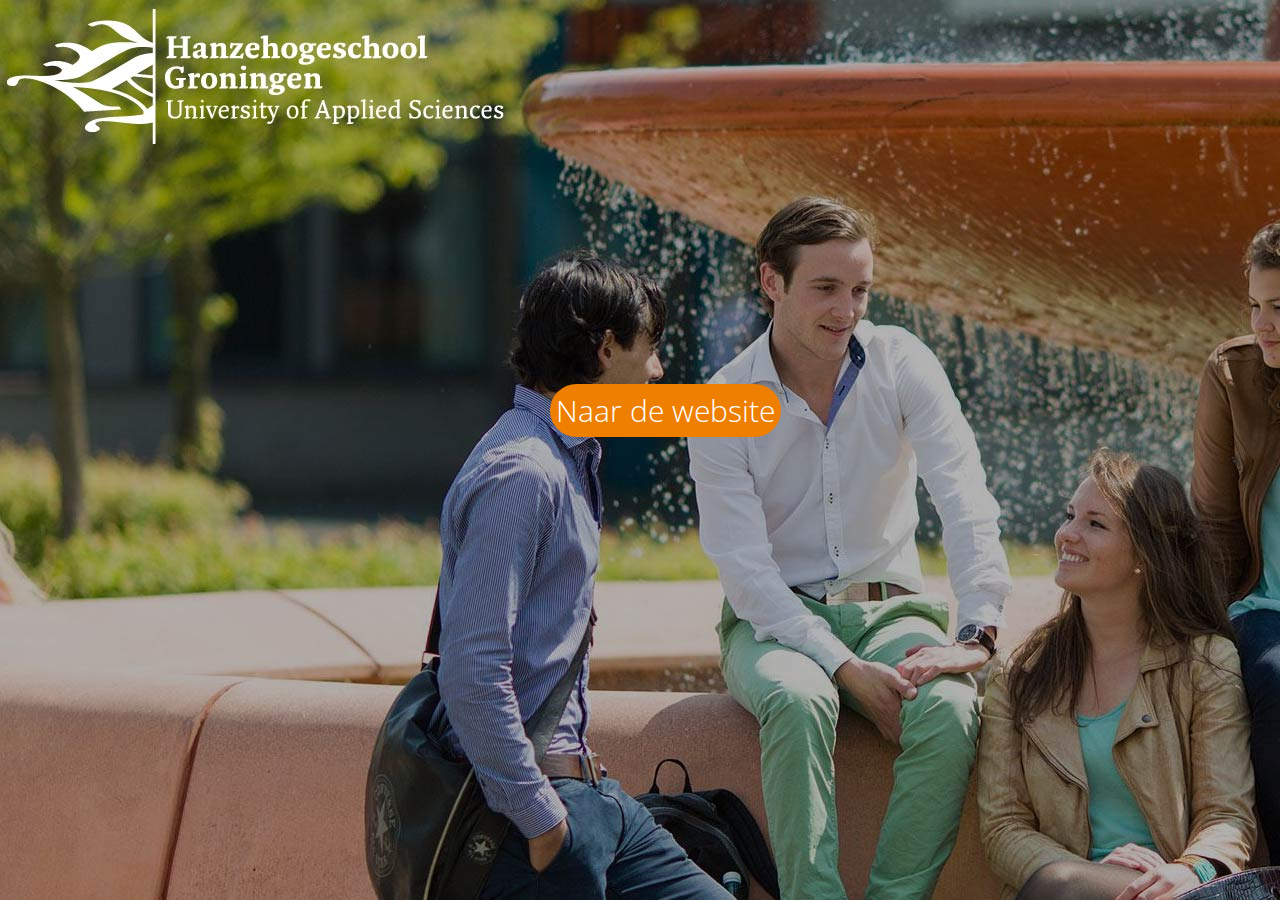
==== index.html @ fab86790 "sdfsdfsdfsdf" ====
<!DOCTYPE html>
<html>
  <head>
   <meta charset="utf-8">
   <meta name="viewport" content="width=device-width" initial-scale="1.0">
   <link rel="stylesheet" type="text/css" href="css/landerstyle.css">
   <link href="https://fonts.googleapis.com/css?family=Open+Sans" rel="stylesheet">
   <title>Communication & Multimedia Design</title>
 </head>
<body>


<a class="button" href="index.html">Naar de website</a>


  </body>
</html>
---- css/landerstyle.css ----
@import url('https://fonts.googleapis.com/css?family=Open+Sans:300,400,700,800');

html{
  font-family: 'Open Sans', sans-serif;
  font-weight: 300;
}

body {
  margin: 0 auto;
  float: left;
  background-image: url("../img/lander.jpg");
}

.button {
	text-decoration: none;
  color: white;
  background-color: #ee7f00;
  border-radius: 50px;
  border-color: #ee7f00;
  position: absolute;
  z-index: 9999;
  font-size: 30px;
  margin-top: 30%;
  margin-left: 43%;
  cursor: pointer;
  padding: 6px;
}

.lander {
    -webkit-animation: fadein 4s; /* Safari, Chrome and Opera > 12.1 */
       -moz-animation: fadein 4s; /* Firefox < 16 */
        -ms-animation: fadein 4s; /* Internet Explorer */
         -o-animation: fadein 4s; /* Opera < 12.1 */
            animation: fadein 4s;
            display: block;
            z-index: 0;
}

@keyframes fadein {
    from { opacity: 0; }
    to   { opacity: 1; }
}

/* Firefox < 16 */
@-moz-keyframes fadein {
    from { opacity: 0; }
    to   { opacity: 1; }
}

/* Safari, Chrome and Opera > 12.1 */
@-webkit-keyframes fadein {
    from { opacity: 0; }
    to   { opacity: 1; }
}

@media only screen and (min-width: 600px) {
    /* For any screen wider than 600px (mostly tablets) */
    .f-col-m-1 {width: 8.33%;}    /* (100/12)*1 */
    .f-col-m-2 {width: 16.66%;}   /* (100/12)*2 */
    .f-col-m-3 {width: 25%;}      /* (100/12)*3 */
    .f-col-m-4 {width: 33.33%;}   /* (100/12)*4 */
    .f-col-m-5 {width: 41.66%;}   /* (100/12)*5 */
    .f-col-m-6 {width: 49%;}      /* (100/12)*6 */
    .f-col-m-7 {width: 58.33%;}   /* (100/12)*7 */
    .f-col-m-8 {width: 66.66%;}   /* (100/12)*8 */
    .f-col-m-9 {width: 75%;}      /* (100/12)*9 */
    .f-col-m-10 {width: 83.33%;}  /* (100/12)*10 */
    .f-col-m-11 {width: 91.66%;}  /* (100/12)*11 */
    .f-col-m-12 {width: 92%;     padding: 4% 4% 5% 4%;}    /* (100/12)*12 */
}

@media only screen and (min-width: 768px) {
    /* For any screen wider than 768px (eg. laptops, desktops) */
    .f-col-1 {width: 8.33%;}      /* (100/12)*1 */
    .f-col-2 {width: 16.66%;}     /* (100/12)*2 */
    .f-col-3 {width: 25%;}        /* (100/12)*3 */
    .f-col-4 {width: 32.33%;}     /* (100/12)*4 */
    .f-col-5 {width: 41.66%;}     /* (100/12)*5 */
    .f-col-6 {width: 50%;}        /* (100/12)*6 */
    .f-col-7 {width: 58.33%;}     /* (100/12)*7 */
    .f-col-8 {width: 66.66%;}     /* (100/12)*8 */
    .f-col-9 {width: 75%;}        /* (100/12)*9 */
    .f-col-10 {width: 83.33%;}    /* (100/12)*10 */
    .f-col-11 {width: 91.66%;}    /* (100/12)*11 */
    .f-col-12 {width: 100%;}      /* (100/12)*12 */
}


@media screen and (max-width: 600px) {
  .button {
    margin-top: 80%;
  }
  .body {
    background-image: url("../landermobiel.jpg");
  }
}

@media screen and (max-width: 768px) {
  .button {
      margin-top: 50%;
  }
  .body {
    background-image: url("../landermobiel.jpg");
  }
}

/**ACHTERGROND FOTO VERANDERD NIET**/
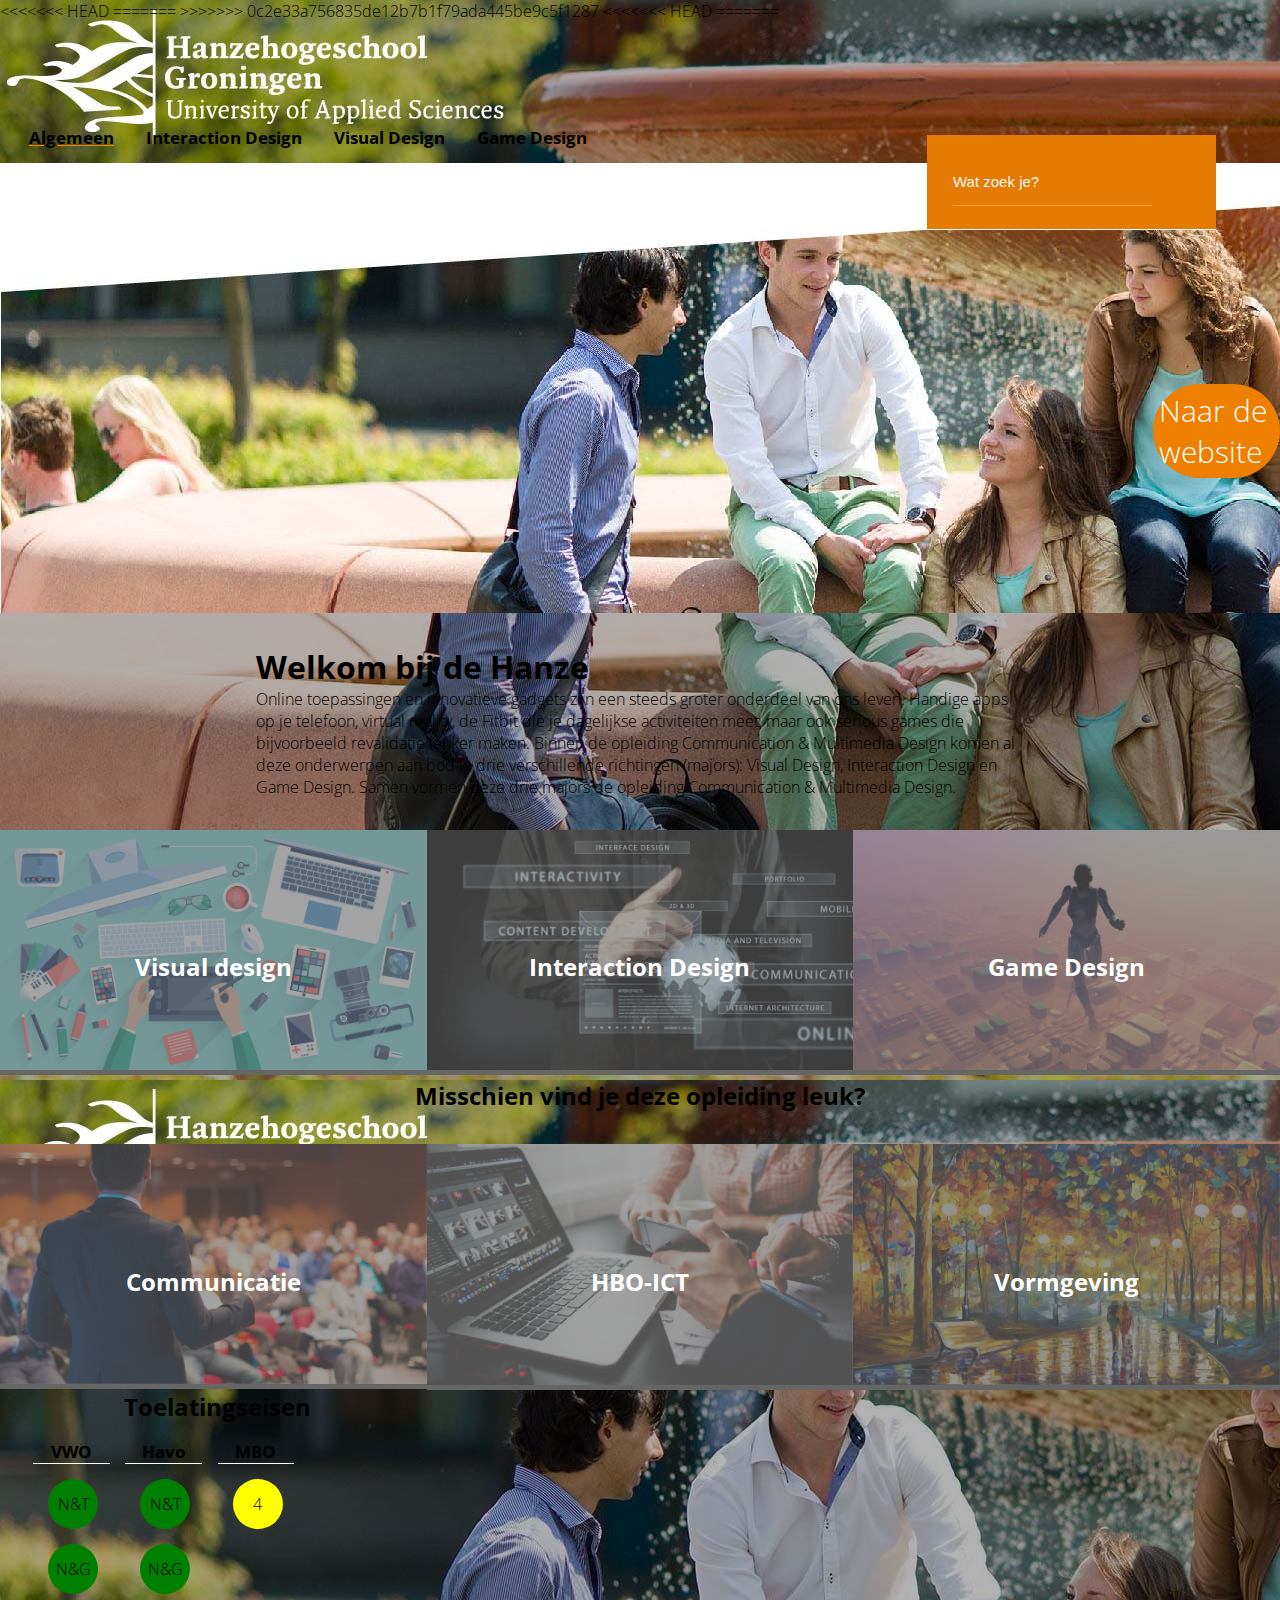
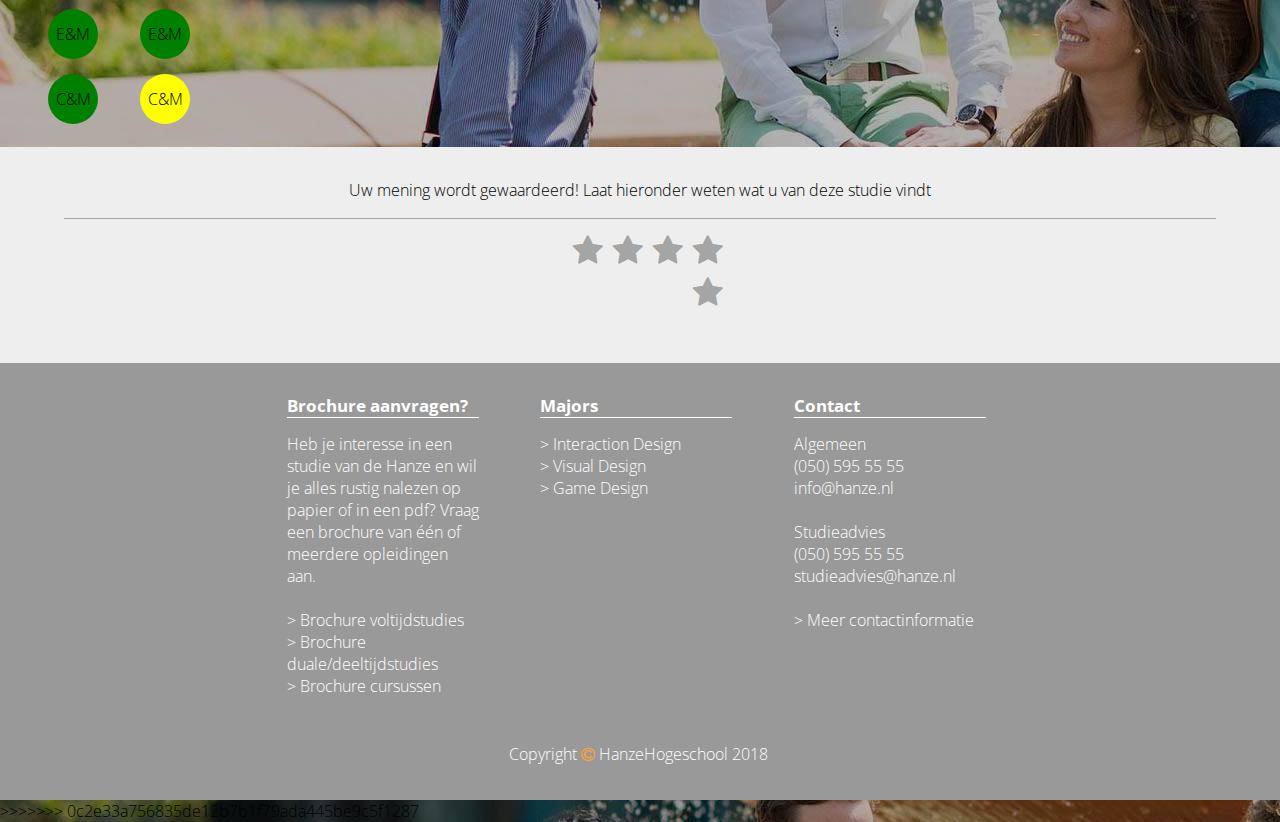
==== commit f6744e4e: "Merge branch 'master' of https://github.com/DHMediadesign/Project-ID-Hanze" ====
--- a/index.html
+++ b/index.html
@@ -1,6 +1,7 @@
 <!DOCTYPE html>
 <html>
   <head>
+<<<<<<< HEAD
    <meta charset="utf-8">
    <meta name="viewport" content="width=device-width" initial-scale="1.0">
    <link rel="stylesheet" type="text/css" href="css/landerstyle.css">
@@ -8,10 +9,191 @@
    <title>Communication & Multimedia Design</title>
  </head>
 <body>
+=======
+    <meta charset="utf-8">
+    <meta name="viewport" content="width=device-width" initial-scale="1.0">
+    <link rel="stylesheet" type="text/css" href="css/style.css">
+
+    <link rel="stylesheet" href="http://maxcdn.bootstrapcdn.com/font-awesome/4.7.0/css/font-awesome.min.css">
+>>>>>>> 0c2e33a756835de12b7b1f79ada445be9c5f1287
 
 
 <a class="button" href="index.html">Naar de website</a>
 
+<<<<<<< HEAD
+=======
+    <nav class="menu">
+      <ul class="sitemenu">
+        <li class="active"><a href="index.html">Algemeen</a></li>
+        <li><a href="id.html">Interaction Design</a></li>
+        <li><a href="vd.html">Visual Design</a></li>
+        <li><a href="gd.html">Game Design</a></li>
+      </ul>
+    </nav>
+  </br>
+    <div class="headerimage">
+
+    </div>
+    <div>
+      <form id='search-nav' action=''>
+        <input type='text' id='search-box-nav' placeholder="Wat zoek je?"/>
+      </form>
+    </div>
+  </header>
+
+  <!-- content -->
+
+
+  <div class="welkom">
+    <h1>Welkom bij de Hanze</h1>
+    <p>Online toepassingen en innovatieve gadgets zijn een steeds groter onderdeel van ons leven. Handige apps op je telefoon, virtual reality, de Fitbit die je dagelijkse activiteiten meet, maar ook serious games die bijvoorbeeld revalidatie leuker maken. Binnen de opleiding Communication & Multimedia Design komen al deze onderwerpen aan bod in drie verschillende richtingen (majors): Visual Design, Interaction Design en Game Design. Samen vormen deze drie majors de opleiding Communication & Multimedia Design.</p>
+  </div>
+
+  <!-- major buttons -->
+  <div id="majorbuttons">
+    <div class="majors">
+      <h2>Visual design</h2>
+      <img class="majorbimg" src="img/visualdesign.jpg">
+    </div>
+    <div class='majors'>
+      <img class="majorbimg" src="img/interactiondesign.jpg">
+      <h2>Interaction Design</h2>
+    </div>
+    <div class="majors">
+      <img class="majorbimg" src="img/gamedesign.jpg">
+      <h2>Game Design</h2>
+    </div>
+  </div>
+
+<div class="leukfeature">
+<h2> Misschien vind je deze opleiding leuk? </h2>
+</div>
+
+<!-- Misschien vind je deze opleiding leuk functie -->
+  <div id="majorbuttons">
+    <div class="majors">
+      <a href="http://bit.ly/2CGv2oN"><h2>Communicatie</h2></a>
+      <img class="majorbimg" src="img/communicatie.jpg">
+    </div>
+    <div class="majors">
+       <a href="http://bit.ly/2CK5reB"><h2>HBO-ICT</h2></a>
+      <img class='majorbimg' src="img/hboict.jpg">
+    </div>
+    <div class="majors">
+      <a href="http://bit.ly/2DbhzX6"><h2>Vormgeving</h2></a>
+      <img class="majorbimg" src="img/vormgeving.jpg">
+    </div>
+  </div>
+
+<!-- Toelatingseisen -->
+
+<div id="toelatingseisen">
+  <h2>Toelatingseisen</h2>
+  <div class="vooropleiding">
+    <h3>VWO</h3>
+      <p class="toelaatbaar">N&T</p>
+      <p class="toelaatbaar">N&G</p>
+      <p class="toelaatbaar">E&M</p>
+      <p class="toelaatbaar">C&M</p>
+  </div>
+
+  <div class="vooropleiding">
+    <h3>Havo</h3>
+      <p class="toelaatbaar">N&T</p>
+      <p class="toelaatbaar">N&G</p>
+      <p class="toelaatbaar">E&M</p>
+      <p class="uitzondering">C&M</p>
+  </div>
+
+  <div class="vooropleiding">
+    <h3>MBO</h3>
+      <p class="uitzondering">4</p>
+  </div>
+
+</div>
+
+<!-- Rating functie -->
+
+<div id='rating-wrap'>
+  <p id='rating-text'>
+    Uw mening wordt gewaardeerd! Laat hieronder weten wat u van deze studie vindt
+  </p>
+  <fieldset class="rating" onclick="window.alert('Bedankt voor uw waardering!')">
+      <input type="radio" id="5star" name="star-rating" value="5" />
+      <label class="full" for="5star"></label>
+
+      <input type="radio" id="45star" name="star-rating" value="4.5" />
+      <label class="half" for="45star"></label>
+
+      <input type="radio" id="4star" name="star-rating" value="4" />
+      <label class="full" for="4star"></label>
+
+      <input type="radio" id="35star" name="star-rating" value="3.5" />
+      <label class="half" for="35star"></label>
+
+      <input type="radio" id="3star" name="star-rating" value="3" />
+      <label class="full" for="3star"></label>
+
+      <input type="radio" id="25star" name="star-rating" value="2.5" />
+      <label class="half" for="25star"></label>
+
+      <input type="radio" id="2star" name="star-rating" value="2" />
+      <label class="full" for="2star"></label>
+
+      <input type="radio" id="15star" name="star-rating" value="1.5" />
+      <label class="half" for="15star"></label>
+
+      <input type="radio" id="1star" name="star-rating" value="1" />
+      <label class="full" for="1star"></label>
+
+      <input type="radio" id="05star" name="star-rating" value="0.5" />
+      <label class="half" for="05star"></label>
+  </fieldset>
+</div>
+
+
+    <!-- Footer -->
+    <div id='footer-wrap'>
+      <div id='footer-inner'>
+        <div class='f-col-3 f-col-m-12'>
+          <h3>Brochure aanvragen?</h3>
+          <p>
+            Heb je interesse in een studie van de Hanze en wil je alles rustig nalezen op papier of in een pdf? Vraag een brochure van één of meerdere opleidingen aan.
+            <br/><br/>
+            > Brochure voltijdstudies<br />
+            > Brochure duale/deeltijdstudies<br />
+            > Brochure cursussen
+          </p>
+        </div>
+        <div class='f-col-3 f-col-m-12'>
+          <h3>Majors</h3>
+          <a href='#'>> Interaction Design<br/></a>
+          <a href='vd.html'>> Visual Design<br/></a>
+          <a href='gd.html'>> Game Design<br/></a>
+        </div>
+        <div class='f-col-3 f-col-m-12'>
+          <h3>Contact</h3>
+          <p>
+            Algemeen<br />
+            (050) 595 55 55<br />
+            info@hanze.nl<br />
+            <br />
+            Studieadvies<br />
+            (050) 595 55 55<br />
+            studieadvies@hanze.nl<br />
+            <br />
+            <a href='contact.html'>> Meer contactinformatie</a>
+          </p>
+        </div>
+
+        <div id='footer-copyright'>
+          <p>
+            <a>Copyright <i class="fa fa-copyright" aria-hidden="true"></i> HanzeHogeschool 2018</a>
+          </p>
+        </div>
+      </div>
+    </div>
+>>>>>>> 0c2e33a756835de12b7b1f79ada445be9c5f1287
 
   </body>
 </html>
--- a/css/style.css
+++ b/css/style.css
@@ -0,0 +1,456 @@
+@import url('https://fonts.googleapis.com/css?family=Open+Sans:300,400,700,800');
+/*
+   Importeer FontAwesome voor de rating van de studie
+   Het is soort van onderdeel van bootstrap maar dat kan wel toch
+*/
+@import url(netdna.bootstrapcdn.com/font-awesome/3.2.1/css/font-awesome.css);
+
+html{
+  font-family: 'Open Sans', sans-serif;
+  font-weight: 300;
+}
+
+body {
+  height: auto;
+  width: 100vw;
+}
+
+*{
+  margin: 0;
+  padding: 0;
+  list-style-type: none;
+}
+
+a {
+  transition-duration: 0.4s;
+  -webkit-transition-duration: 0.4s;
+  text-decoration: underline transparent;
+  -webkit-text-decoration: underline transparent;
+  color: black;
+}
+
+a:hover {
+  text-decoration: underline #EE7F00;
+  -webkit-text-decoration: underline #EE7F00;
+}
+
+h2{
+  margin-top: 2.5%;
+  margin-bottom: 2.5%;
+}
+
+.headerimage {
+  background-image: url("../img/fotoheader.jpg");
+  background-repeat: none;
+  position: relative;
+  overflow: auto;
+  height: 100%;
+  width: 100vw;
+}
+
+.imgheader {
+  width: 100vw;
+}
+
+.topnav {
+  overflow: hidden;
+  background-color: #333;
+  align-content: center;
+  width: 303px;
+  float: right;
+  margin-right: 10%;
+}
+
+.topnav a {
+  float: left;
+  display: block;
+  color: #f2f2f2;
+  text-align: center;
+  padding: 14px 16px;
+  text-decoration: none;
+  font-size: 17px;
+  transition-duration:0.2s;
+  -webkit-transition-duration: 0.2s;
+  text-decoration: underline transparent;
+}
+
+.topnav a:hover {
+  text-decoration: underline #EE7F00;
+  -webkit-text-decoration: underline #EE7F00;
+  color: white;
+}
+
+li.active a {
+  text-decoration: underline #EE7F00;
+  -webkit-text-decoration: underline #EE7F00;
+}
+
+.topnav .icon {
+  display: none;
+}
+
+.sitemenu {
+  position: relative;
+  z-index: 1;
+}
+
+.menu {
+  overflow: auto;
+  float: left;
+  margin-left: 1%;
+  margin-top: 7%;
+}
+
+.menu a {
+  display: block;
+  color: #000;
+  text-align: center;
+  padding: 14px 16px;
+  text-decoration: underline transparent;
+  font-size: 17px;
+}
+
+li {
+ float: left;
+}
+
+li a {
+  font-weight: 700;
+    display: block;
+    color: white;
+    text-align: center;
+    padding: 14px 16px;
+    text-decoration: underline transparent;
+}
+
+li a:hover {
+  text-decoration: underline #EE7F00;
+  -webkit-text-decoration: underline #EE7F00;
+}
+
+#search-box-nav{
+  position: absolute;
+  top: 15%;
+  right: 5%;
+  text-decoration: none;
+  border: none;
+  border-bottom: 1px solid #FFF;
+  background: #E57B03;
+  font-size: 15px;
+  font-weight: 100;
+  color: #FFFFFF;
+  padding: 3% 5% 3% 2%;
+  outline: none !important;
+  /*margin-top: 6%;
+  float: right;
+  margin-right: 10%;*/
+}
+
+#search-box-nav::placeholder, #search-box-nav::-webkit-input-placeholder{
+  color: #F5F5F5;
+  padding-bottom: 15px;
+  border-bottom: 1px solid #FCA038;
+}
+
+#search-box-nav::before{
+  -webkit-transform: skewY(-4deg);
+  transform: skewY(-4deg);
+  padding: 2% 2% 2% 2%;
+  background: #E57B03;
+  outline: none !important;
+  top: -17px;
+  content: "";
+}
+
+#search-box-nav::after{
+  -webkit-transform: skewY(4deg);
+  transform: skewY(4deg);
+  padding: 2% 2% 2% 2%;
+  background: #E57B03;
+  outline: none !important;
+  bottom: -17px;
+  content: "";
+}
+
+.logo {
+  margin-top: 5%;
+  width: 8%;
+  float: left;
+  margin-left: 3%;
+}
+
+.logohanze {
+  width: 100vw;
+}
+
+.headerimage{
+
+  height: 50vh;
+  margin-top: -100px;
+}
+
+.imgheader {
+  width: 100%;
+}
+
+p#rating-text{
+  padding-bottom: 1.5%;
+  border-bottom: 1px solid #a5a5a5;
+}
+
+/* Style voor star rating met text */
+#rating-wrap{
+  background: #eeeeee;
+  text-align: center;
+  clear: both;
+  padding: 2.5% 5% 2.5% 5%;
+}
+
+/* Wrap voor de sterren zelf, zonder text */
+.rating {
+  border: none;
+  width: auto;
+  display: inline-block;
+  padding: 1%;
+}
+
+/* Gewone ster */
+.rating > input { display: none; }
+.rating > label:before {
+  margin: 5px;
+  font-size: 2em;
+  font-family: FontAwesome;
+  display: inline-block;
+  content: "\f005";
+}
+
+/* Halve ster */
+.rating > .half:before {
+  content: "\f089";
+  position: absolute;
+}
+
+/* Kleur voor standaard ster */
+.rating > label {
+  color: #a5a5a5;
+ float: right;
+}
+
+/* Style voor hover en click op de star rating */
+.rating > input:checked ~ label,
+.rating:not(:checked) > label:hover,
+.rating:not(:checked) > label:hover ~ label{
+  color: #FFD700;
+}
+
+.rating > input:checked + label:hover,
+.rating > input:checked ~ label:hover,
+.rating > label:hover ~ input:checked ~ label,
+.rating > input:checked ~ label:hover ~ label{
+  color: #FFED85;
+}
+
+.welkom {
+  margin-top: 2.5%;
+  margin-bottom: 2.5%;
+  margin-right:20%;
+  margin-left:20%;
+}
+
+/* major buttons */
+
+#majorbuttons{
+  width: 100%;
+  padding-right: 0px;
+}
+
+.majors{
+  position: relative;
+  width: 33.33%;
+  float:left;
+  background-color: #666;
+  height: auto;
+}
+
+.majors :not(img){
+  position: absolute;
+  z-index: 1;
+  text-align: center;
+  width: 100%;
+  top: 45%;
+  color: #fff;
+}
+
+.majorbimg{
+  width: 100%;
+  opacity: 0.4;
+}
+
+/* Toelatingseisen */
+
+#toelatingseisen{
+  width: 30%;
+  text-align: center;
+  margin: 2%;
+  clear: both;
+}
+
+.vooropleiding{
+  width: 20%;
+  float: left;
+  margin: 2%;
+}
+
+.toelaatbaar{
+/*  float: left;*/
+  background-color: green;
+  width: 50px;
+  height: 50px;
+  border-radius: 75px;
+  margin: 15px;
+  line-height: 50px;
+}
+
+.uitzondering{
+/*  float: left;*/
+  background-color: yellow;
+  width: 50px;
+  height: 50px;
+  border-radius: 75px;
+  margin: 15px;
+  line-height: 50px;
+}
+
+/* Footer */
+
+#footer-wrap{
+  position: relative;
+  display: table;
+  bottom: 0;
+  min-height: 350px;
+  background: #999999;
+}
+
+#footer-inner{
+  width: 60%;
+  margin-left: 20%;
+  margin-right: 20%;
+}
+
+#footer-copyright{
+  color: white;
+}
+
+#footer-copyright a{
+  color: #FFFFFF;
+}
+
+
+#footer-copyright a:hover{
+  cursor: pointer;
+}
+
+.fa-copyright{
+  color: #fca13a;
+  margin-top: 10%;
+  margin-bottom: 5%;
+}
+
+h3{
+  font-size: 17px;
+  margin-bottom: 15px;
+  border-bottom: 1px solid #FFF;
+}
+
+.leukfeature {
+  text-align: center;
+  margin-top: 22%;
+}
+
+[class*="f-col-"] {
+    color: #ffffff;
+    background-color: #999999;
+    float: left;
+    padding: 4% 4% 5% 4%;
+}
+
+[class*="f-col-"] a{
+  color: #FFF;
+}
+
+/* For any screen that's not 600px or more wide */
+[class*="f-col-"] {
+    width: 92%;
+    display: table-cell;
+}
+
+@media only screen and (min-width: 600px) {
+    /* For any screen wider than 600px (mostly tablets) */
+    .f-col-m-1 {width: 8.33%;}    /* (100/12)*1 */
+    .f-col-m-2 {width: 16.66%;}   /* (100/12)*2 */
+    .f-col-m-3 {width: 25%;}      /* (100/12)*3 */
+    .f-col-m-4 {width: 33.33%;}   /* (100/12)*4 */
+    .f-col-m-5 {width: 41.66%;}   /* (100/12)*5 */
+    .f-col-m-6 {width: 49%;}      /* (100/12)*6 */
+    .f-col-m-7 {width: 58.33%;}   /* (100/12)*7 */
+    .f-col-m-8 {width: 66.66%;}   /* (100/12)*8 */
+    .f-col-m-9 {width: 75%;}      /* (100/12)*9 */
+    .f-col-m-10 {width: 83.33%;}  /* (100/12)*10 */
+    .f-col-m-11 {width: 91.66%;}  /* (100/12)*11 */
+    .f-col-m-12 {width: 92%;     padding: 4% 4% 5% 4%;}    /* (100/12)*12 */
+}
+
+@media only screen and (min-width: 768px) {
+    /* For any screen wider than 768px (eg. laptops, desktops) */
+    .f-col-1 {width: 8.33%;}      /* (100/12)*1 */
+    .f-col-2 {width: 16.66%;}     /* (100/12)*2 */
+    .f-col-3 {width: 25%;}        /* (100/12)*3 */
+    .f-col-4 {width: 32.33%;}     /* (100/12)*4 */
+    .f-col-5 {width: 41.66%;}     /* (100/12)*5 */
+    .f-col-6 {width: 50%;}        /* (100/12)*6 */
+    .f-col-7 {width: 58.33%;}     /* (100/12)*7 */
+    .f-col-8 {width: 66.66%;}     /* (100/12)*8 */
+    .f-col-9 {width: 75%;}        /* (100/12)*9 */
+    .f-col-10 {width: 83.33%;}    /* (100/12)*10 */
+    .f-col-11 {width: 91.66%;}    /* (100/12)*11 */
+    .f-col-12 {width: 100%;}      /* (100/12)*12 */
+}
+
+@media screen and (max-width: 768px) {
+  .topnav a {display: none;}
+  .topnav a.icon {
+    float: right;
+    display: block;
+  }
+  .majors {
+    width: 100%;
+  }
+}
+
+@media screen and (max-width: 768px) {
+  .topnav.responsive {position: relative;}
+  .topnav.responsive .icon {
+    position: absolute;
+    right: 0;
+    top: 0;
+  }
+  .topnav.responsive a {
+    float: none;
+    display: block;
+    text-align: center;
+  }
+  .topnav {
+    margin-right: 0%;
+    width: 100%;
+  }
+  .majors{
+    width: 100%
+  }
+}
+
+.foto {
+  margin-right:20%;
+  margin-left:20%;
+  height: auto;
+  width: 60%;
+}
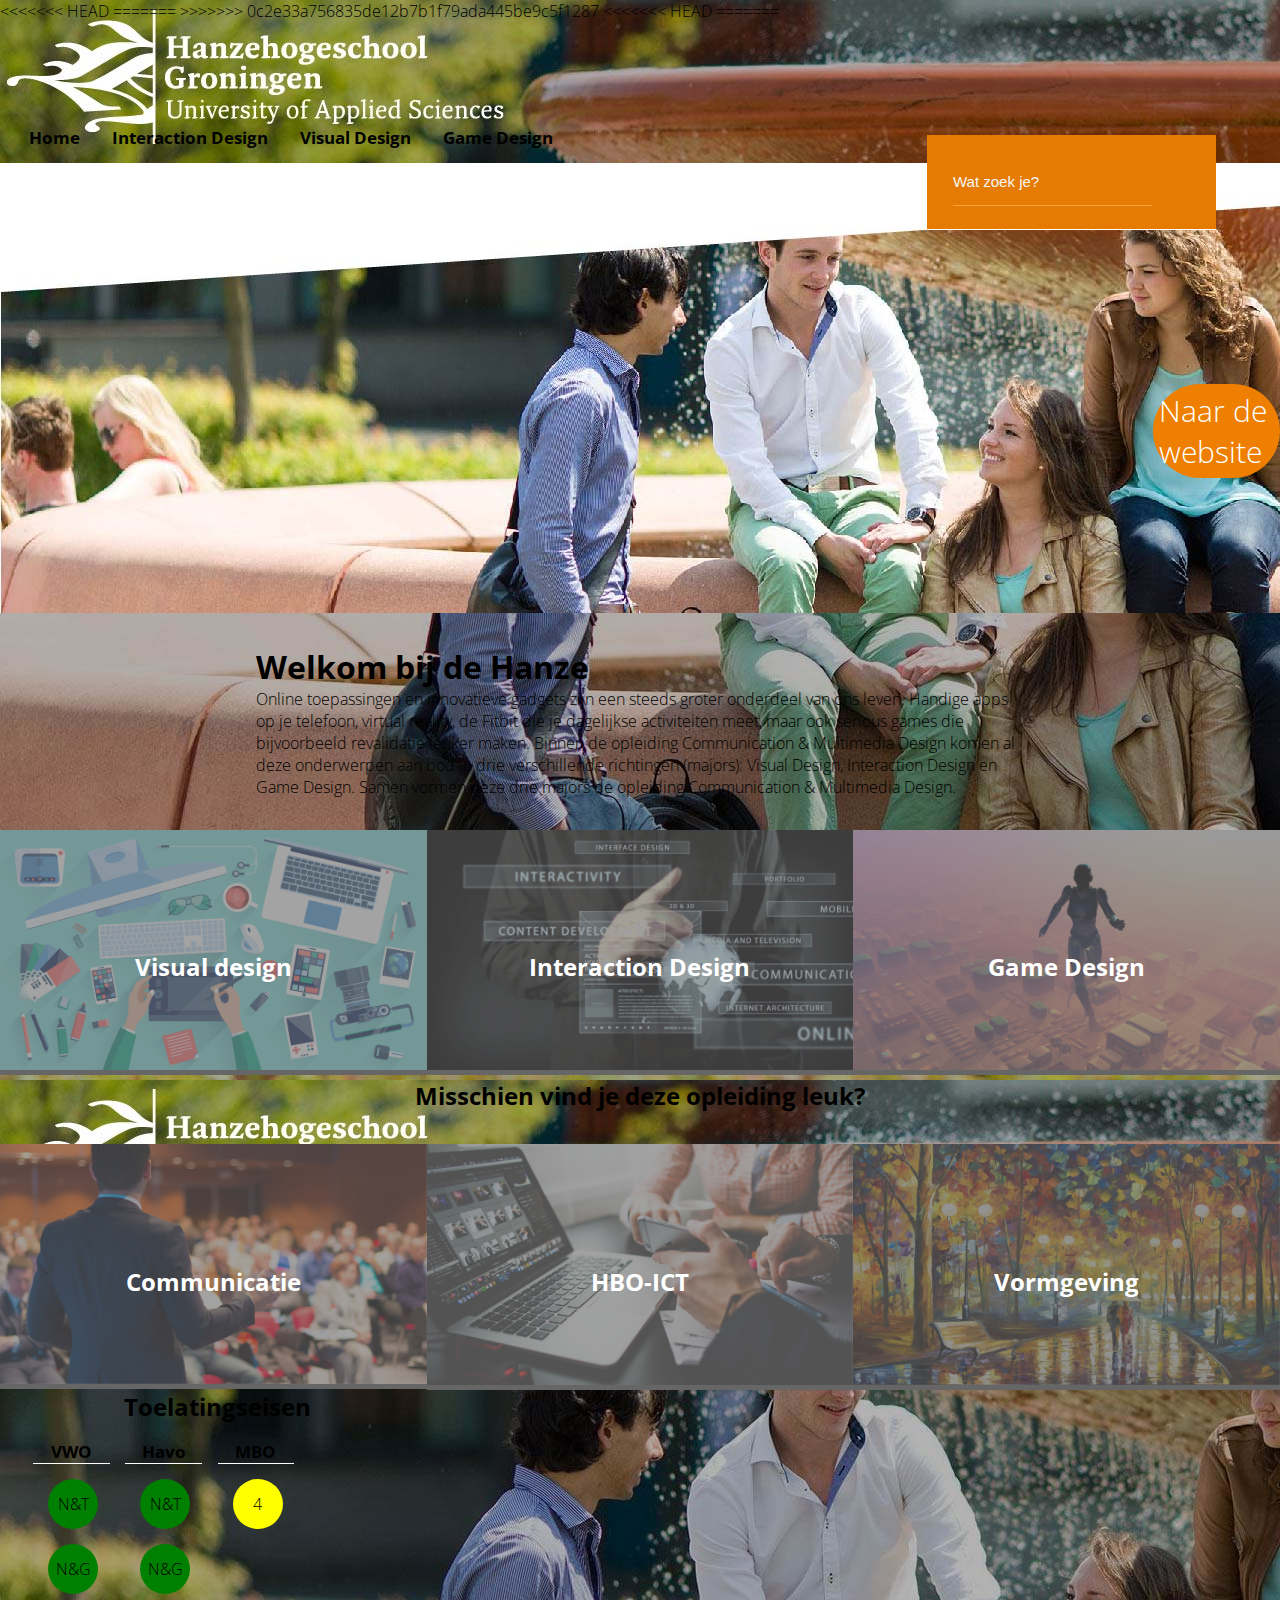
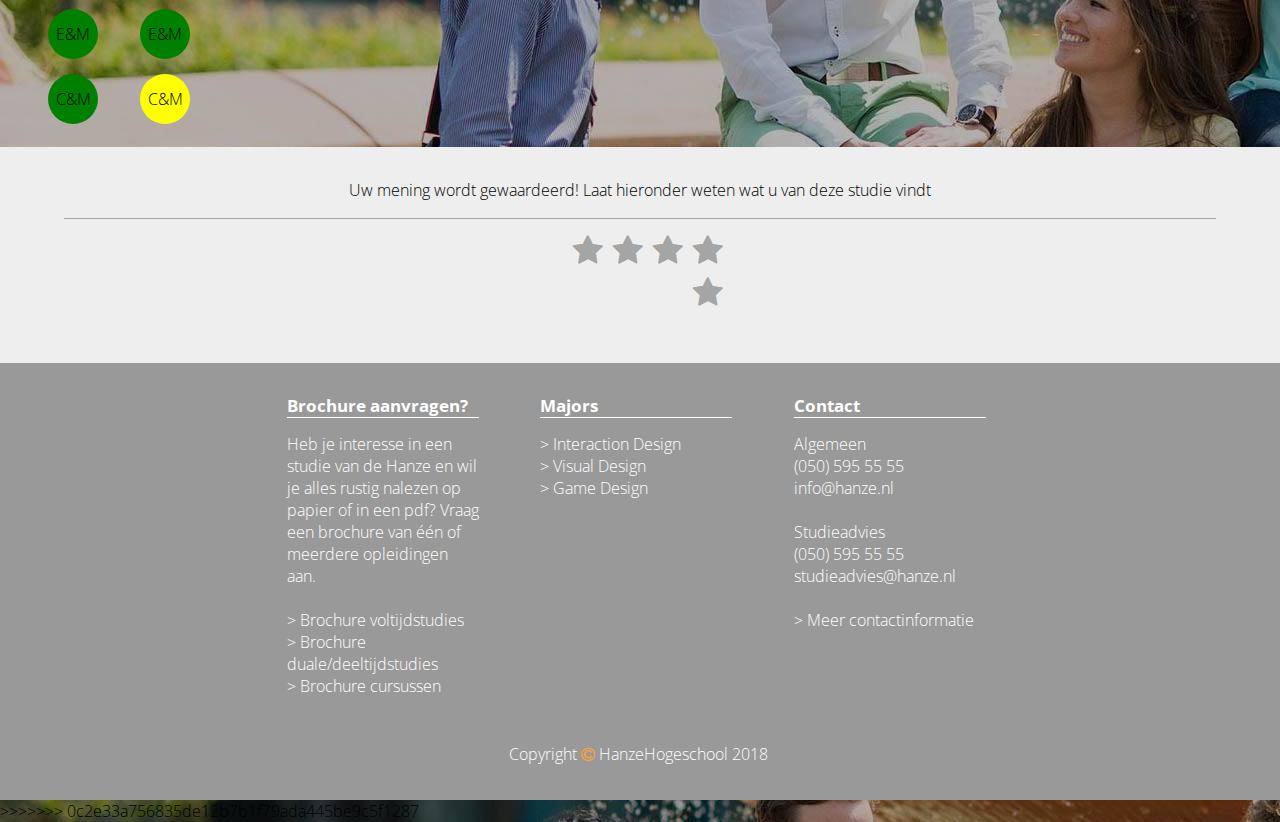
==== commit aaecdcd5: "sdfasdfa" ====
--- a/index.html
+++ b/index.html
@@ -24,7 +24,7 @@
 =======
     <nav class="menu">
       <ul class="sitemenu">
-        <li class="active"><a href="index.html">Algemeen</a></li>
+        <li class="active"><a href="home.html">Home</a></li>
         <li><a href="id.html">Interaction Design</a></li>
         <li><a href="vd.html">Visual Design</a></li>
         <li><a href="gd.html">Game Design</a></li>
--- a/css/style.css
+++ b/css/style.css
@@ -78,7 +78,7 @@
   text-decoration: underline #EE7F00;
   -webkit-text-decoration: underline #EE7F00;
   color: white;
-}
+}s
 
 li.active a {
   text-decoration: underline #EE7F00;
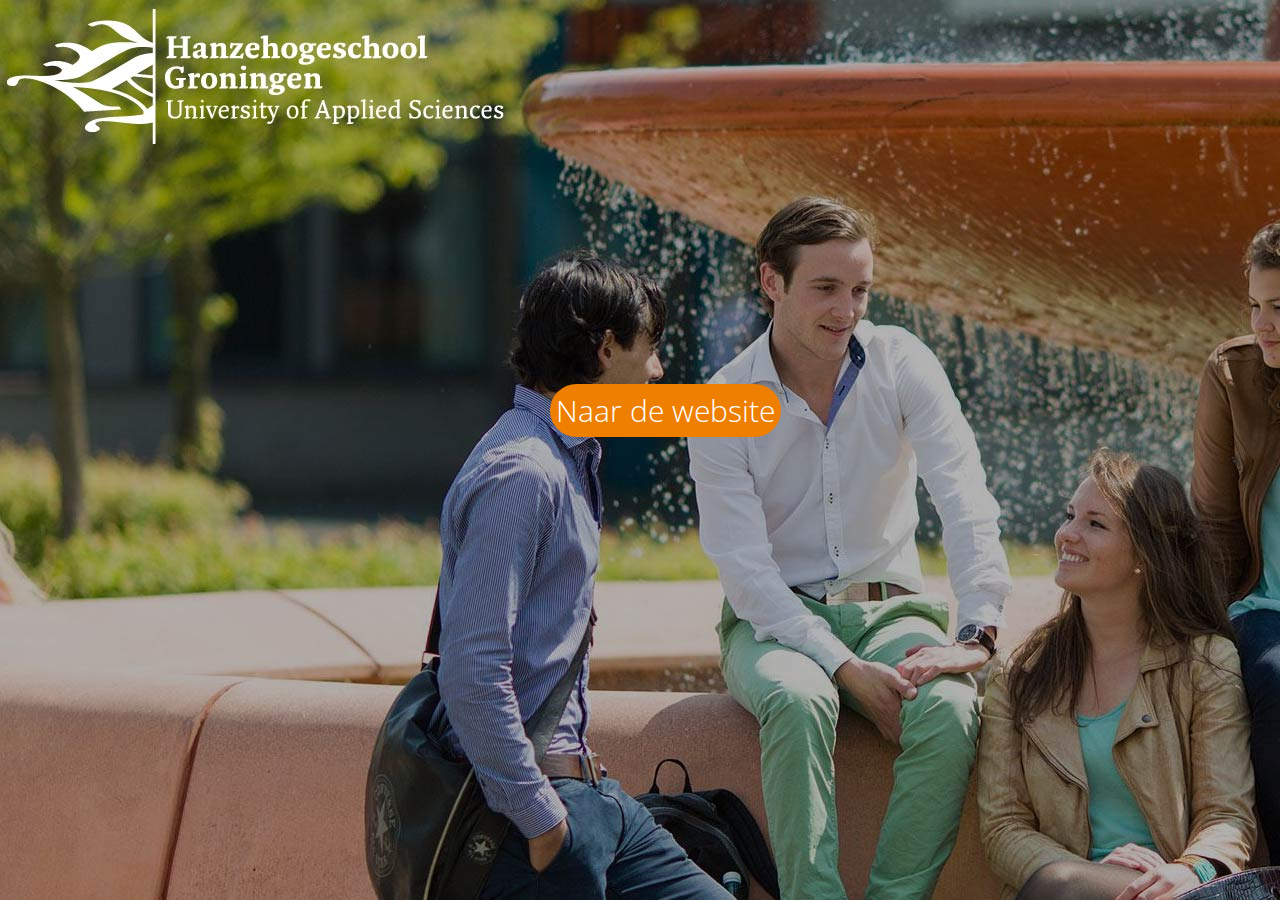
==== commit f94a0e62: ".. successsss" ====
--- a/index.html
+++ b/index.html
@@ -1,7 +1,7 @@
 <!DOCTYPE html>
 <html>
   <head>
-<<<<<<< HEAD
+
    <meta charset="utf-8">
    <meta name="viewport" content="width=device-width" initial-scale="1.0">
    <link rel="stylesheet" type="text/css" href="css/landerstyle.css">
@@ -9,191 +9,9 @@
    <title>Communication & Multimedia Design</title>
  </head>
 <body>
-=======
-    <meta charset="utf-8">
-    <meta name="viewport" content="width=device-width" initial-scale="1.0">
-    <link rel="stylesheet" type="text/css" href="css/style.css">
 
-    <link rel="stylesheet" href="http://maxcdn.bootstrapcdn.com/font-awesome/4.7.0/css/font-awesome.min.css">
->>>>>>> 0c2e33a756835de12b7b1f79ada445be9c5f1287
+<a class="button" href="home.html">Naar de website</a>
 
 
-<a class="button" href="index.html">Naar de website</a>
-
-<<<<<<< HEAD
-=======
-    <nav class="menu">
-      <ul class="sitemenu">
-        <li class="active"><a href="home.html">Home</a></li>
-        <li><a href="id.html">Interaction Design</a></li>
-        <li><a href="vd.html">Visual Design</a></li>
-        <li><a href="gd.html">Game Design</a></li>
-      </ul>
-    </nav>
-  </br>
-    <div class="headerimage">
-
-    </div>
-    <div>
-      <form id='search-nav' action=''>
-        <input type='text' id='search-box-nav' placeholder="Wat zoek je?"/>
-      </form>
-    </div>
-  </header>
-
-  <!-- content -->
-
-
-  <div class="welkom">
-    <h1>Welkom bij de Hanze</h1>
-    <p>Online toepassingen en innovatieve gadgets zijn een steeds groter onderdeel van ons leven. Handige apps op je telefoon, virtual reality, de Fitbit die je dagelijkse activiteiten meet, maar ook serious games die bijvoorbeeld revalidatie leuker maken. Binnen de opleiding Communication & Multimedia Design komen al deze onderwerpen aan bod in drie verschillende richtingen (majors): Visual Design, Interaction Design en Game Design. Samen vormen deze drie majors de opleiding Communication & Multimedia Design.</p>
-  </div>
-
-  <!-- major buttons -->
-  <div id="majorbuttons">
-    <div class="majors">
-      <h2>Visual design</h2>
-      <img class="majorbimg" src="img/visualdesign.jpg">
-    </div>
-    <div class='majors'>
-      <img class="majorbimg" src="img/interactiondesign.jpg">
-      <h2>Interaction Design</h2>
-    </div>
-    <div class="majors">
-      <img class="majorbimg" src="img/gamedesign.jpg">
-      <h2>Game Design</h2>
-    </div>
-  </div>
-
-<div class="leukfeature">
-<h2> Misschien vind je deze opleiding leuk? </h2>
-</div>
-
-<!-- Misschien vind je deze opleiding leuk functie -->
-  <div id="majorbuttons">
-    <div class="majors">
-      <a href="http://bit.ly/2CGv2oN"><h2>Communicatie</h2></a>
-      <img class="majorbimg" src="img/communicatie.jpg">
-    </div>
-    <div class="majors">
-       <a href="http://bit.ly/2CK5reB"><h2>HBO-ICT</h2></a>
-      <img class='majorbimg' src="img/hboict.jpg">
-    </div>
-    <div class="majors">
-      <a href="http://bit.ly/2DbhzX6"><h2>Vormgeving</h2></a>
-      <img class="majorbimg" src="img/vormgeving.jpg">
-    </div>
-  </div>
-
-<!-- Toelatingseisen -->
-
-<div id="toelatingseisen">
-  <h2>Toelatingseisen</h2>
-  <div class="vooropleiding">
-    <h3>VWO</h3>
-      <p class="toelaatbaar">N&T</p>
-      <p class="toelaatbaar">N&G</p>
-      <p class="toelaatbaar">E&M</p>
-      <p class="toelaatbaar">C&M</p>
-  </div>
-
-  <div class="vooropleiding">
-    <h3>Havo</h3>
-      <p class="toelaatbaar">N&T</p>
-      <p class="toelaatbaar">N&G</p>
-      <p class="toelaatbaar">E&M</p>
-      <p class="uitzondering">C&M</p>
-  </div>
-
-  <div class="vooropleiding">
-    <h3>MBO</h3>
-      <p class="uitzondering">4</p>
-  </div>
-
-</div>
-
-<!-- Rating functie -->
-
-<div id='rating-wrap'>
-  <p id='rating-text'>
-    Uw mening wordt gewaardeerd! Laat hieronder weten wat u van deze studie vindt
-  </p>
-  <fieldset class="rating" onclick="window.alert('Bedankt voor uw waardering!')">
-      <input type="radio" id="5star" name="star-rating" value="5" />
-      <label class="full" for="5star"></label>
-
-      <input type="radio" id="45star" name="star-rating" value="4.5" />
-      <label class="half" for="45star"></label>
-
-      <input type="radio" id="4star" name="star-rating" value="4" />
-      <label class="full" for="4star"></label>
-
-      <input type="radio" id="35star" name="star-rating" value="3.5" />
-      <label class="half" for="35star"></label>
-
-      <input type="radio" id="3star" name="star-rating" value="3" />
-      <label class="full" for="3star"></label>
-
-      <input type="radio" id="25star" name="star-rating" value="2.5" />
-      <label class="half" for="25star"></label>
-
-      <input type="radio" id="2star" name="star-rating" value="2" />
-      <label class="full" for="2star"></label>
-
-      <input type="radio" id="15star" name="star-rating" value="1.5" />
-      <label class="half" for="15star"></label>
-
-      <input type="radio" id="1star" name="star-rating" value="1" />
-      <label class="full" for="1star"></label>
-
-      <input type="radio" id="05star" name="star-rating" value="0.5" />
-      <label class="half" for="05star"></label>
-  </fieldset>
-</div>
-
-
-    <!-- Footer -->
-    <div id='footer-wrap'>
-      <div id='footer-inner'>
-        <div class='f-col-3 f-col-m-12'>
-          <h3>Brochure aanvragen?</h3>
-          <p>
-            Heb je interesse in een studie van de Hanze en wil je alles rustig nalezen op papier of in een pdf? Vraag een brochure van één of meerdere opleidingen aan.
-            <br/><br/>
-            > Brochure voltijdstudies<br />
-            > Brochure duale/deeltijdstudies<br />
-            > Brochure cursussen
-          </p>
-        </div>
-        <div class='f-col-3 f-col-m-12'>
-          <h3>Majors</h3>
-          <a href='#'>> Interaction Design<br/></a>
-          <a href='vd.html'>> Visual Design<br/></a>
-          <a href='gd.html'>> Game Design<br/></a>
-        </div>
-        <div class='f-col-3 f-col-m-12'>
-          <h3>Contact</h3>
-          <p>
-            Algemeen<br />
-            (050) 595 55 55<br />
-            info@hanze.nl<br />
-            <br />
-            Studieadvies<br />
-            (050) 595 55 55<br />
-            studieadvies@hanze.nl<br />
-            <br />
-            <a href='contact.html'>> Meer contactinformatie</a>
-          </p>
-        </div>
-
-        <div id='footer-copyright'>
-          <p>
-            <a>Copyright <i class="fa fa-copyright" aria-hidden="true"></i> HanzeHogeschool 2018</a>
-          </p>
-        </div>
-      </div>
-    </div>
->>>>>>> 0c2e33a756835de12b7b1f79ada445be9c5f1287
-
-  </body>
-</html>
+</body>
+</html>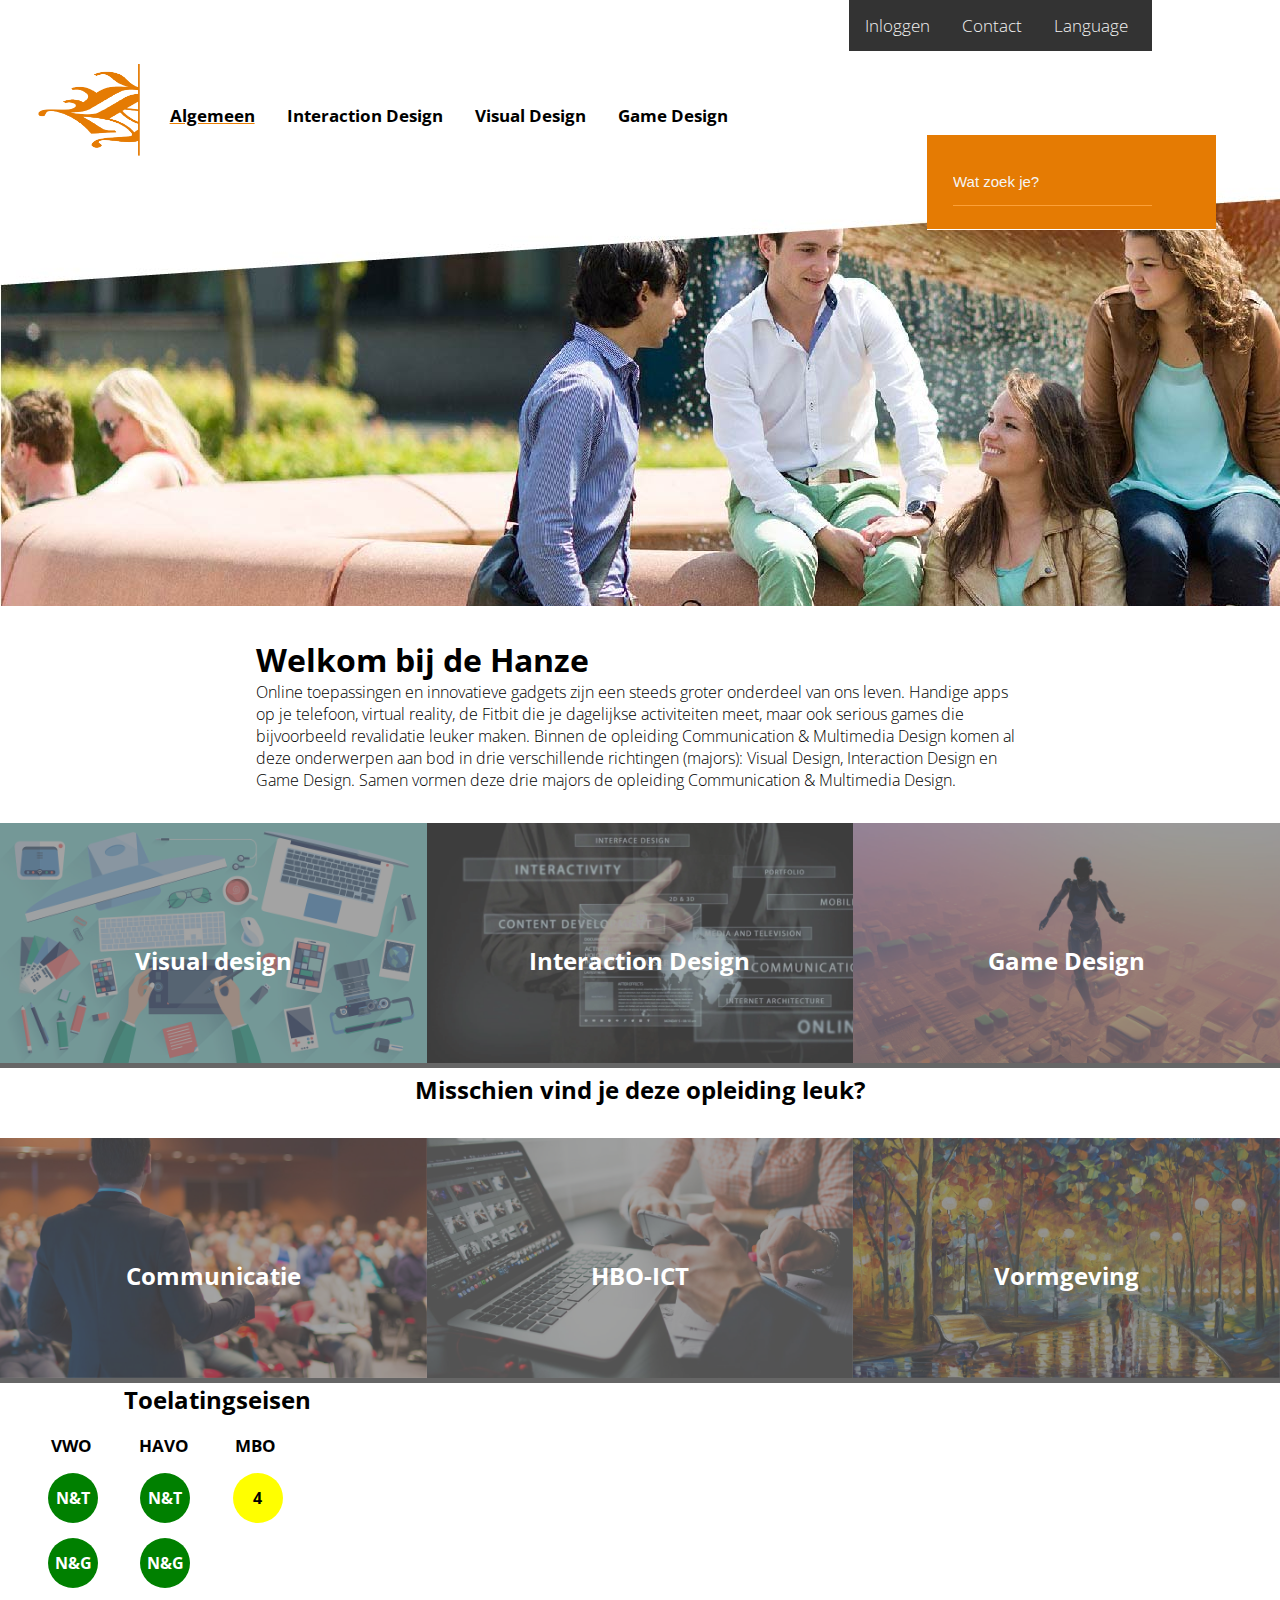
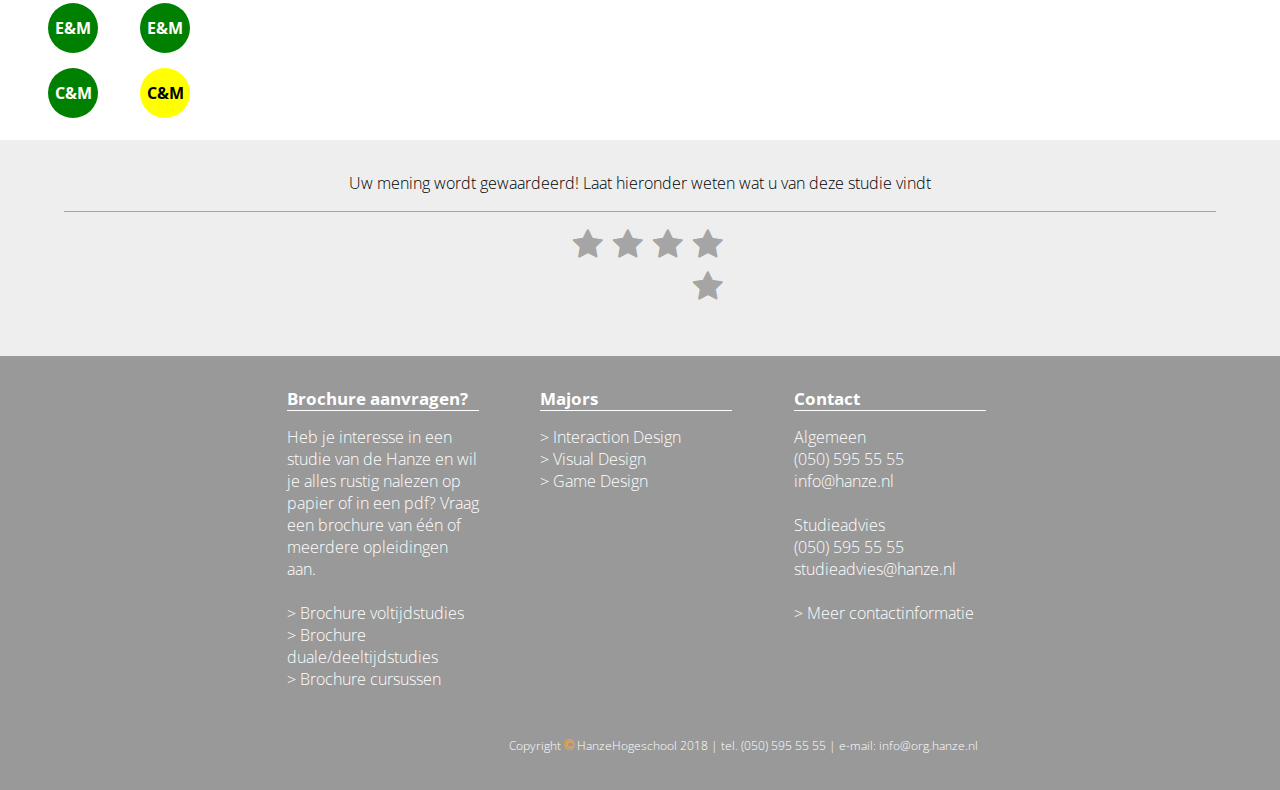
==== commit f47fc10d: "plz" ====
--- a/index.html
+++ b/index.html
@@ -1,17 +1,201 @@
 <!DOCTYPE html>
 <html>
   <head>
-
-   <meta charset="utf-8">
-   <meta name="viewport" content="width=device-width" initial-scale="1.0">
-   <link rel="stylesheet" type="text/css" href="css/landerstyle.css">
-   <link href="https://fonts.googleapis.com/css?family=Open+Sans" rel="stylesheet">
-   <title>Communication & Multimedia Design</title>
- </head>
-<body>
-
-<a class="button" href="home.html">Naar de website</a>
-
-
-</body>
-</html>+    <meta charset="utf-8">
+    <meta name="viewport" content="width=device-width" initial-scale="1.0">
+    <link rel="icon" type="image/png" href='img/hanzelogo.png'/>
+    <link rel="stylesheet" type="text/css" href="css/style.css">
+    <link rel="stylesheet" href="http://maxcdn.bootstrapcdn.com/font-awesome/4.7.0/css/font-awesome.min.css">
+    <link href="https://fonts.googleapis.com/css?family=Open+Sans" rel="stylesheet">
+    <title>Communication & Multimedia Design</title>
+  </head>
+  <body>
+    <script type="text/javascript" src="js/script.js"></script>
+  <header>
+    <div class="topnav" id="myTopnav">
+      <a href="inlogpagina.html">Inloggen</a>
+      <a href="contact.html">Contact</a>
+      <a href="#about">Language</a>
+      <a href="javascript:void(0);" style="font-size:15px;" class="icon" onclick="myFunction()">&#9776;</a>
+    </div>
+
+    <div class="logohanze">
+      <a href="index.html">
+        <img class="logo" src="img/hanzelogo.png" alt='logo'/>
+      </a>
+    </div>
+
+    <nav class="menu">
+      <ul class="sitemenu">
+        <li class="active"><a href="index.html">Algemeen</a></li>
+        <li><a href="id.html">Interaction Design</a></li>
+        <li><a href="vd.html">Visual Design</a></li>
+        <li><a href="gd.html">Game Design</a></li>
+      </ul>
+    </nav>
+  </br>
+    <div class="headerimage">
+
+    </div>
+    <div>
+      <form id='search-nav' action=''>
+        <input type='text' id='search-box-nav' placeholder="Wat zoek je?"/>
+      </form>
+    </div>
+  </header>
+
+  <!-- content -->
+
+
+  <div class="welkom">
+    <h1>Welkom bij de Hanze</h1>
+    <p>Online toepassingen en innovatieve gadgets zijn een steeds groter onderdeel van ons leven. Handige apps op je telefoon, virtual reality, de Fitbit die je dagelijkse activiteiten meet, maar ook serious games die bijvoorbeeld revalidatie leuker maken. Binnen de opleiding Communication & Multimedia Design komen al deze onderwerpen aan bod in drie verschillende richtingen (majors): Visual Design, Interaction Design en Game Design. Samen vormen deze drie majors de opleiding Communication & Multimedia Design.</p>
+  </div>
+
+  <!-- major buttons -->
+  <div id="majorbuttons">
+    <div class="majors">
+      <h2>Visual design</h2>
+      <img class="majorbimg" src="img/visualdesign.jpg">
+    </div>
+    <div class='majors'>
+      <img class="majorbimg" src="img/interactiondesign.jpg">
+      <h2>Interaction Design</h2>
+    </div>
+    <div class="majors">
+      <img class="majorbimg" src="img/gamedesign.jpg">
+      <h2>Game Design</h2>
+    </div>
+  </div>
+
+<div class="leukfeature">
+<h2> Misschien vind je deze opleiding leuk? </h2>
+</div>
+
+<!-- Misschien vind je deze opleiding leuk functie -->
+  <div id="majorbuttons">
+    <div class="majors">
+      <a href="http://bit.ly/2CGv2oN"><h2>Communicatie</h2></a>
+      <img class="majorbimg" src="img/communicatie.jpg">
+    </div>
+    <div class="majors">
+       <a href="http://bit.ly/2CK5reB"><h2>HBO-ICT</h2></a>
+      <img class='majorbimg' src="img/hboict.jpg">
+    </div>
+    <div class="majors">
+      <a href="http://bit.ly/2DbhzX6"><h2>Vormgeving</h2></a>
+      <img class="majorbimg" src="img/vormgeving.jpg">
+    </div>
+  </div>
+
+<!-- Toelatingseisen -->
+
+<div id="toelatingseisen">
+  <h2>Toelatingseisen</h2>
+  <div class="vooropleiding">
+    <h3>VWO</h3>
+      <p class="toelaatbaar">N&T</p>
+      <p class="toelaatbaar">N&G</p>
+      <p class="toelaatbaar">E&M</p>
+      <p class="toelaatbaar">C&M</p>
+  </div>
+
+  <div class="vooropleiding">
+    <h3>HAVO</h3>
+      <p class="toelaatbaar">N&T</p>
+      <p class="toelaatbaar">N&G</p>
+      <p class="toelaatbaar">E&M</p>
+      <p class="uitzondering">C&M</p>
+  </div>
+
+  <div class="vooropleiding">
+    <h3>MBO</h3>
+      <p class="uitzondering">4</p>
+  </div>
+
+</div>
+
+<!-- Rating functie -->
+
+<div id='rating-wrap'>
+  <p id='rating-text'>
+    Uw mening wordt gewaardeerd! Laat hieronder weten wat u van deze studie vindt
+  </p>
+  <fieldset class="rating" onclick="window.alert('Bedankt voor uw waardering!')">
+      <input type="radio" id="5star" name="star-rating" value="5" />
+      <label class="full" for="5star"></label>
+
+      <input type="radio" id="45star" name="star-rating" value="4.5" />
+      <label class="half" for="45star"></label>
+
+      <input type="radio" id="4star" name="star-rating" value="4" />
+      <label class="full" for="4star"></label>
+
+      <input type="radio" id="35star" name="star-rating" value="3.5" />
+      <label class="half" for="35star"></label>
+
+      <input type="radio" id="3star" name="star-rating" value="3" />
+      <label class="full" for="3star"></label>
+
+      <input type="radio" id="25star" name="star-rating" value="2.5" />
+      <label class="half" for="25star"></label>
+
+      <input type="radio" id="2star" name="star-rating" value="2" />
+      <label class="full" for="2star"></label>
+
+      <input type="radio" id="15star" name="star-rating" value="1.5" />
+      <label class="half" for="15star"></label>
+
+      <input type="radio" id="1star" name="star-rating" value="1" />
+      <label class="full" for="1star"></label>
+
+      <input type="radio" id="05star" name="star-rating" value="0.5" />
+      <label class="half" for="05star"></label>
+  </fieldset>
+</div>
+
+
+    <!-- Footer -->
+    <div id='footer-wrap'>
+      <div id='footer-inner'>
+        <div class='f-col-3 f-col-m-12'>
+          <h3>Brochure aanvragen?</h3>
+          <p>
+            Heb je interesse in een studie van de Hanze en wil je alles rustig nalezen op papier of in een pdf? Vraag een brochure van één of meerdere opleidingen aan.
+            <br/><br/>
+            > Brochure voltijdstudies<br />
+            > Brochure duale/deeltijdstudies<br />
+            > Brochure cursussen
+          </p>
+        </div>
+        <div class='f-col-3 f-col-m-12'>
+          <h3>Majors</h3>
+          <a href='#'>> Interaction Design<br/></a>
+          <a href='vd.html'>> Visual Design<br/></a>
+          <a href='gd.html'>> Game Design<br/></a>
+        </div>
+        <div class='f-col-3 f-col-m-12'>
+          <h3>Contact</h3>
+          <p>
+            Algemeen<br />
+            (050) 595 55 55<br />
+            info@hanze.nl<br />
+            <br />
+            Studieadvies<br />
+            (050) 595 55 55<br />
+            studieadvies@hanze.nl<br />
+            <br />
+            <a href='contact.html'>> Meer contactinformatie</a>
+          </p>
+        </div>
+
+        <div id='footer-copyright'>
+          <p>
+            Copyright <i class="fa fa-copyright" aria-hidden="true"></i> HanzeHogeschool 2018 | tel. (050) 595 55 55 | e-mail: info@org.hanze.nl
+          </p>
+        </div>
+      </div>
+    </div>
+
+  </body>
+</html>
--- a/css/style.css
+++ b/css/style.css
@@ -0,0 +1,461 @@
+@import url('https://fonts.googleapis.com/css?family=Open+Sans:300,400,700,800');
+/*
+   Importeer FontAwesome voor de rating van de studie
+   Het is soort van onderdeel van bootstrap maar dat kan wel toch
+*/
+@import url(netdna.bootstrapcdn.com/font-awesome/3.2.1/css/font-awesome.css);
+
+html{
+  font-family: 'Open Sans', sans-serif;
+  font-weight: 300;
+}
+
+body {
+  height: auto;
+  width: 100vw;
+}
+
+*{
+  margin: 0;
+  padding: 0;
+  list-style-type: none;
+}
+
+a {
+  transition-duration: 0.4s;
+  -webkit-transition-duration: 0.4s;
+  text-decoration: underline transparent;
+  -webkit-text-decoration: underline transparent;
+  color: black;
+}
+
+a:hover {
+  text-decoration: underline #EE7F00;
+  -webkit-text-decoration: underline #EE7F00;
+}
+
+h2{
+  margin-top: 2.5%;
+  margin-bottom: 2.5%;
+}
+
+.headerimage {
+  background-image: url("../img/fotoheader.jpg");
+  background-repeat: none;
+  position: relative;
+  overflow: auto;
+  height: 100%;
+  width: 100vw;
+}
+
+.imgheader {
+  width: 100vw;
+}
+
+.topnav {
+  overflow: hidden;
+  background-color: #333;
+  align-content: center;
+  width: 303px;
+  float: right;
+  margin-right: 10%;
+}
+
+.topnav a {
+  float: left;
+  display: block;
+  color: #f2f2f2;
+  text-align: center;
+  padding: 14px 16px;
+  text-decoration: none;
+  font-size: 17px;
+  transition-duration:0.2s;
+  -webkit-transition-duration: 0.2s;
+  text-decoration: underline transparent;
+}
+
+.topnav a:hover {
+  text-decoration: underline #EE7F00;
+  -webkit-text-decoration: underline #EE7F00;
+  color: white;
+}
+
+li.active a {
+  text-decoration: underline #EE7F00;
+  -webkit-text-decoration: underline #EE7F00;
+}
+
+.topnav .icon {
+  display: none;
+}
+
+.sitemenu {
+  position: relative;
+  z-index: 1;
+}
+
+.menu {
+  overflow: auto;
+  float: left;
+  margin-left: 1%;
+  margin-top: 7%;
+}
+
+.menu a {
+  display: block;
+  color: #000;
+  text-align: center;
+  padding: 14px 16px;
+  text-decoration: underline transparent;
+  font-size: 17px;
+}
+
+li {
+ float: left;
+}
+
+li a {
+  font-weight: 700;
+    display: block;
+    color: white;
+    text-align: center;
+    padding: 14px 16px;
+    text-decoration: underline transparent;
+}
+
+li a:hover {
+  text-decoration: underline #EE7F00;
+  -webkit-text-decoration: underline #EE7F00;
+}
+
+#search-box-nav{
+  position: absolute;
+  top: 15%;
+  right: 5%;
+  text-decoration: none;
+  border: none;
+  border-bottom: 1px solid #FFF;
+  background: #E57B03;
+  font-size: 15px;
+  font-weight: 100;
+  color: #FFFFFF;
+  padding: 3% 5% 3% 2%;
+  outline: none !important;
+  /*margin-top: 6%;
+  float: right;
+  margin-right: 10%;*/
+}
+
+#search-box-nav::placeholder, #search-box-nav::-webkit-input-placeholder{
+  color: #F5F5F5;
+  padding-bottom: 15px;
+  border-bottom: 1px solid #FCA038;
+}
+
+#search-box-nav::before{
+  -webkit-transform: skewY(-4deg);
+  transform: skewY(-4deg);
+  padding: 2% 2% 2% 2%;
+  background: #E57B03;
+  outline: none !important;
+  top: -17px;
+  content: "";
+}
+
+#search-box-nav::after{
+  -webkit-transform: skewY(4deg);
+  transform: skewY(4deg);
+  padding: 2% 2% 2% 2%;
+  background: #E57B03;
+  outline: none !important;
+  bottom: -17px;
+  content: "";
+}
+
+.logo {
+  margin-top: 5%;
+  width: 8%;
+  float: left;
+  margin-left: 3%;
+}
+
+.logohanze {
+  width: 100vw;
+}
+
+.headerimage{
+
+  height: 50vh;
+  margin-top: -100px;
+}
+
+.imgheader {
+  width: 100%;
+}
+
+p#rating-text{
+  padding-bottom: 1.5%;
+  border-bottom: 1px solid #a5a5a5;
+}
+
+/* Style voor star rating met text */
+#rating-wrap{
+  background: #eeeeee;
+  text-align: center;
+  clear: both;
+  padding: 2.5% 5% 2.5% 5%;
+}
+
+/* Wrap voor de sterren zelf, zonder text */
+.rating {
+  border: none;
+  width: auto;
+  display: inline-block;
+  padding: 1%;
+}
+
+/* Gewone ster */
+.rating > input { display: none; }
+.rating > label:before {
+  margin: 5px;
+  font-size: 2em;
+  font-family: FontAwesome;
+  display: inline-block;
+  content: "\f005";
+}
+
+/* Halve ster */
+.rating > .half:before {
+  content: "\f089";
+  position: absolute;
+}
+
+/* Kleur voor standaard ster */
+.rating > label {
+  color: #a5a5a5;
+ float: right;
+}
+
+/* Style voor hover en click op de star rating */
+.rating > input:checked ~ label,
+.rating:not(:checked) > label:hover,
+.rating:not(:checked) > label:hover ~ label{
+  color: #FFD700;
+}
+
+.rating > input:checked + label:hover,
+.rating > input:checked ~ label:hover,
+.rating > label:hover ~ input:checked ~ label,
+.rating > input:checked ~ label:hover ~ label{
+  color: #FFED85;
+}
+
+.welkom {
+  margin-top: 2.5%;
+  margin-bottom: 2.5%;
+  margin-right:20%;
+  margin-left:20%;
+}
+
+/* major buttons */
+
+#majorbuttons{
+  width: 100%;
+  padding-right: 0px;
+}
+
+.majors{
+  position: relative;
+  width: 33.33%;
+  float:left;
+  background-color: #666;
+  height: auto;
+}
+
+.majors :not(img){
+  position: absolute;
+  z-index: 1;
+  text-align: center;
+  width: 100%;
+  top: 45%;
+  color: #fff;
+}
+
+.majorbimg{
+  width: 100%;
+  opacity: 0.4;
+}
+
+/* Toelatingseisen */
+
+#toelatingseisen{
+  width: 30%;
+  text-align: center;
+  margin: 2%;
+  clear: both;
+}
+
+.vooropleiding{
+  width: 20%;
+  float: left;
+  margin: 2%;
+}
+
+.toelaatbaar{
+/*  float: left;*/
+  background-color: green;
+  color: white;
+  font-weight: 700;
+  width: 50px;
+  height: 50px;
+  border-radius: 75px;
+  margin: 15px;
+  line-height: 50px;
+}
+
+.uitzondering{
+/*  float: left;*/
+  background-color: yellow;
+  color: black;
+  font-weight: 700;
+  width: 50px;
+  height: 50px;
+  border-radius: 75px;
+  margin: 15px;
+  line-height: 50px;
+}
+
+/* Footer */
+
+#footer-wrap{
+  position: relative;
+  display: table;
+  bottom: 0;
+  min-height: 350px;
+  background: #999999;
+}
+
+#footer-inner{
+  width: 60%;
+  margin-left: 20%;
+  margin-right: 20%;
+}
+
+#footer-copyright{
+  color: white;
+  font-size: 12px;
+}
+
+#footer-copyright a{
+  color: #FFFFFF;
+}
+
+
+#footer-copyright a:hover{
+  cursor: pointer;
+}
+
+.fa-copyright{
+  color: #fca13a;
+  margin-top: 10%;
+  margin-bottom: 5%;
+}
+
+h3{
+  font-size: 17px;
+  margin-bottom: 15px;
+  border-bottom: 1px solid #FFF;
+}
+
+.leukfeature {
+  text-align: center;
+  margin-top: 22%;
+}
+
+[class*="f-col-"] {
+    color: #ffffff;
+    background-color: #999999;
+    float: left;
+    padding: 4% 4% 5% 4%;
+}
+
+[class*="f-col-"] a{
+  color: #FFF;
+}
+
+/* For any screen that's not 600px or more wide */
+[class*="f-col-"] {
+    width: 92%;
+    display: table-cell;
+}
+
+@media only screen and (min-width: 600px) {
+    /* For any screen wider than 600px (mostly tablets) */
+    .f-col-m-1 {width: 8.33%;}    /* (100/12)*1 */
+    .f-col-m-2 {width: 16.66%;}   /* (100/12)*2 */
+    .f-col-m-3 {width: 25%;}      /* (100/12)*3 */
+    .f-col-m-4 {width: 33.33%;}   /* (100/12)*4 */
+    .f-col-m-5 {width: 41.66%;}   /* (100/12)*5 */
+    .f-col-m-6 {width: 49%;}      /* (100/12)*6 */
+    .f-col-m-7 {width: 58.33%;}   /* (100/12)*7 */
+    .f-col-m-8 {width: 66.66%;}   /* (100/12)*8 */
+    .f-col-m-9 {width: 75%;}      /* (100/12)*9 */
+    .f-col-m-10 {width: 83.33%;}  /* (100/12)*10 */
+    .f-col-m-11 {width: 91.66%;}  /* (100/12)*11 */
+    .f-col-m-12 {width: 92%;     padding: 4% 4% 5% 4%;}    /* (100/12)*12 */
+}
+
+@media only screen and (min-width: 768px) {
+    /* For any screen wider than 768px (eg. laptops, desktops) */
+    .f-col-1 {width: 8.33%;}      /* (100/12)*1 */
+    .f-col-2 {width: 16.66%;}     /* (100/12)*2 */
+    .f-col-3 {width: 25%;}        /* (100/12)*3 */
+    .f-col-4 {width: 32.33%;}     /* (100/12)*4 */
+    .f-col-5 {width: 41.66%;}     /* (100/12)*5 */
+    .f-col-6 {width: 50%;}        /* (100/12)*6 */
+    .f-col-7 {width: 58.33%;}     /* (100/12)*7 */
+    .f-col-8 {width: 66.66%;}     /* (100/12)*8 */
+    .f-col-9 {width: 75%;}        /* (100/12)*9 */
+    .f-col-10 {width: 83.33%;}    /* (100/12)*10 */
+    .f-col-11 {width: 91.66%;}    /* (100/12)*11 */
+    .f-col-12 {width: 100%;}      /* (100/12)*12 */
+}
+
+@media screen and (max-width: 768px) {
+  .topnav a {display: none;}
+  .topnav a.icon {
+    float: right;
+    display: block;
+  }
+  .majors {
+    width: 100%;
+  }
+}
+
+@media screen and (max-width: 768px) {
+  .topnav.responsive {position: relative;}
+  .topnav.responsive .icon {
+    position: absolute;
+    right: 0;
+    top: 0;
+  }
+  .topnav.responsive a {
+    float: none;
+    display: block;
+    text-align: center;
+  }
+  .topnav {
+    margin-right: 0%;
+    width: 100%;
+  }
+  .majors{
+    width: 100%
+  }
+}
+
+.foto {
+  margin-right:20%;
+  margin-left:20%;
+  height: auto;
+  width: 60%;
+}
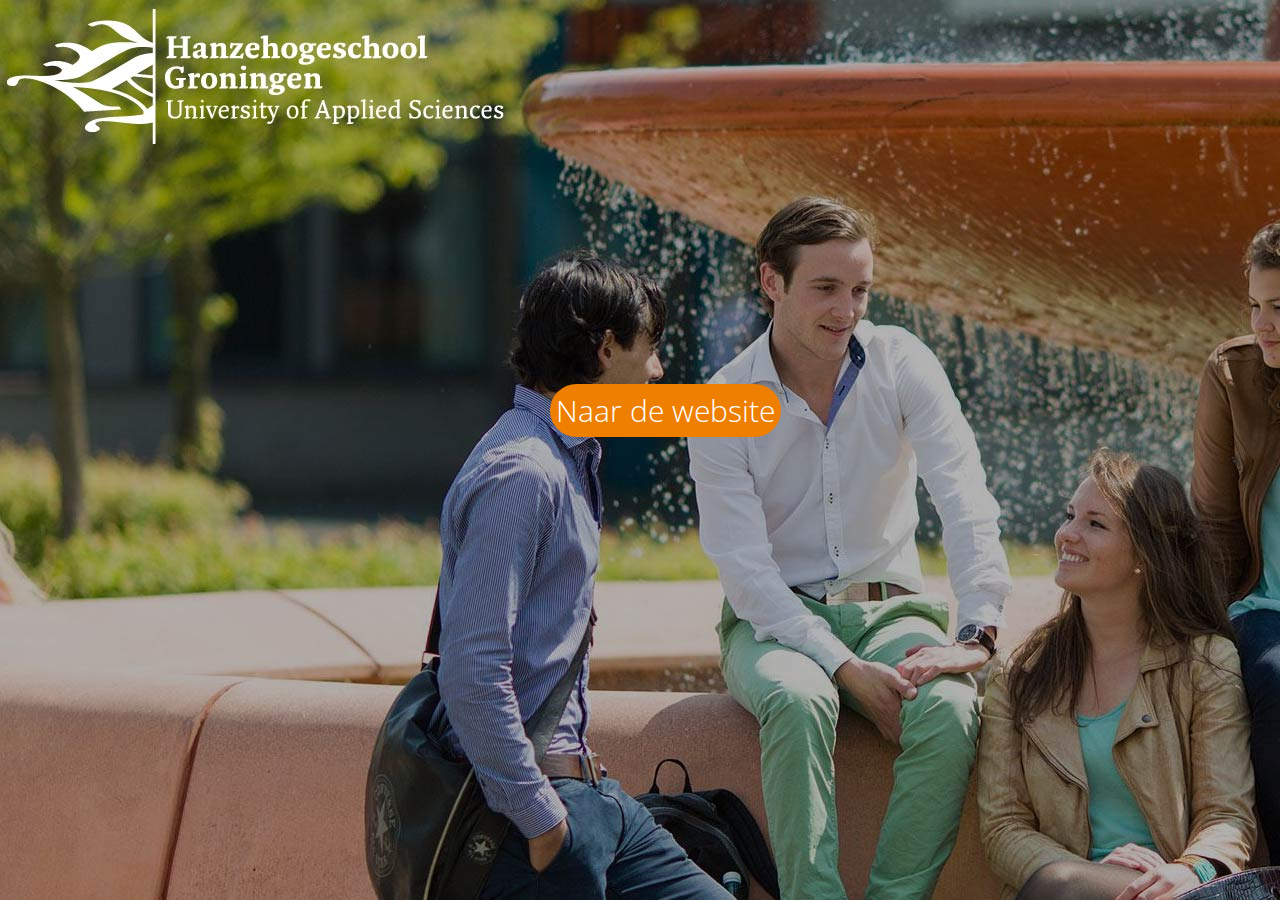
==== commit 6a949a95: "fixje" ====
--- a/index.html
+++ b/index.html
@@ -1,201 +1,16 @@
 <!DOCTYPE html>
 <html>
   <head>
-    <meta charset="utf-8">
-    <meta name="viewport" content="width=device-width" initial-scale="1.0">
-    <link rel="icon" type="image/png" href='img/hanzelogo.png'/>
-    <link rel="stylesheet" type="text/css" href="css/style.css">
-    <link rel="stylesheet" href="http://maxcdn.bootstrapcdn.com/font-awesome/4.7.0/css/font-awesome.min.css">
-    <link href="https://fonts.googleapis.com/css?family=Open+Sans" rel="stylesheet">
-    <title>Communication & Multimedia Design</title>
-  </head>
-  <body>
-    <script type="text/javascript" src="js/script.js"></script>
-  <header>
-    <div class="topnav" id="myTopnav">
-      <a href="inlogpagina.html">Inloggen</a>
-      <a href="contact.html">Contact</a>
-      <a href="#about">Language</a>
-      <a href="javascript:void(0);" style="font-size:15px;" class="icon" onclick="myFunction()">&#9776;</a>
-    </div>
+   <meta charset="utf-8">
+   <meta name="viewport" content="width=device-width" initial-scale="1.0">
+   <link rel="stylesheet" type="text/css" href="css/landerstyle.css">
+   <link href="https://fonts.googleapis.com/css?family=Open+Sans" rel="stylesheet">
+   <title>Communication & Multimedia Design</title>
+ </head>
+<body>
 
-    <div class="logohanze">
-      <a href="index.html">
-        <img class="logo" src="img/hanzelogo.png" alt='logo'/>
-      </a>
-    </div>
+<a class="button" href="home.html">Naar de website</a>
 
-    <nav class="menu">
-      <ul class="sitemenu">
-        <li class="active"><a href="index.html">Algemeen</a></li>
-        <li><a href="id.html">Interaction Design</a></li>
-        <li><a href="vd.html">Visual Design</a></li>
-        <li><a href="gd.html">Game Design</a></li>
-      </ul>
-    </nav>
-  </br>
-    <div class="headerimage">
+</body>
+</html>
 
-    </div>
-    <div>
-      <form id='search-nav' action=''>
-        <input type='text' id='search-box-nav' placeholder="Wat zoek je?"/>
-      </form>
-    </div>
-  </header>
-
-  <!-- content -->
-
-
-  <div class="welkom">
-    <h1>Welkom bij de Hanze</h1>
-    <p>Online toepassingen en innovatieve gadgets zijn een steeds groter onderdeel van ons leven. Handige apps op je telefoon, virtual reality, de Fitbit die je dagelijkse activiteiten meet, maar ook serious games die bijvoorbeeld revalidatie leuker maken. Binnen de opleiding Communication & Multimedia Design komen al deze onderwerpen aan bod in drie verschillende richtingen (majors): Visual Design, Interaction Design en Game Design. Samen vormen deze drie majors de opleiding Communication & Multimedia Design.</p>
-  </div>
-
-  <!-- major buttons -->
-  <div id="majorbuttons">
-    <div class="majors">
-      <h2>Visual design</h2>
-      <img class="majorbimg" src="img/visualdesign.jpg">
-    </div>
-    <div class='majors'>
-      <img class="majorbimg" src="img/interactiondesign.jpg">
-      <h2>Interaction Design</h2>
-    </div>
-    <div class="majors">
-      <img class="majorbimg" src="img/gamedesign.jpg">
-      <h2>Game Design</h2>
-    </div>
-  </div>
-
-<div class="leukfeature">
-<h2> Misschien vind je deze opleiding leuk? </h2>
-</div>
-
-<!-- Misschien vind je deze opleiding leuk functie -->
-  <div id="majorbuttons">
-    <div class="majors">
-      <a href="http://bit.ly/2CGv2oN"><h2>Communicatie</h2></a>
-      <img class="majorbimg" src="img/communicatie.jpg">
-    </div>
-    <div class="majors">
-       <a href="http://bit.ly/2CK5reB"><h2>HBO-ICT</h2></a>
-      <img class='majorbimg' src="img/hboict.jpg">
-    </div>
-    <div class="majors">
-      <a href="http://bit.ly/2DbhzX6"><h2>Vormgeving</h2></a>
-      <img class="majorbimg" src="img/vormgeving.jpg">
-    </div>
-  </div>
-
-<!-- Toelatingseisen -->
-
-<div id="toelatingseisen">
-  <h2>Toelatingseisen</h2>
-  <div class="vooropleiding">
-    <h3>VWO</h3>
-      <p class="toelaatbaar">N&T</p>
-      <p class="toelaatbaar">N&G</p>
-      <p class="toelaatbaar">E&M</p>
-      <p class="toelaatbaar">C&M</p>
-  </div>
-
-  <div class="vooropleiding">
-    <h3>HAVO</h3>
-      <p class="toelaatbaar">N&T</p>
-      <p class="toelaatbaar">N&G</p>
-      <p class="toelaatbaar">E&M</p>
-      <p class="uitzondering">C&M</p>
-  </div>
-
-  <div class="vooropleiding">
-    <h3>MBO</h3>
-      <p class="uitzondering">4</p>
-  </div>
-
-</div>
-
-<!-- Rating functie -->
-
-<div id='rating-wrap'>
-  <p id='rating-text'>
-    Uw mening wordt gewaardeerd! Laat hieronder weten wat u van deze studie vindt
-  </p>
-  <fieldset class="rating" onclick="window.alert('Bedankt voor uw waardering!')">
-      <input type="radio" id="5star" name="star-rating" value="5" />
-      <label class="full" for="5star"></label>
-
-      <input type="radio" id="45star" name="star-rating" value="4.5" />
-      <label class="half" for="45star"></label>
-
-      <input type="radio" id="4star" name="star-rating" value="4" />
-      <label class="full" for="4star"></label>
-
-      <input type="radio" id="35star" name="star-rating" value="3.5" />
-      <label class="half" for="35star"></label>
-
-      <input type="radio" id="3star" name="star-rating" value="3" />
-      <label class="full" for="3star"></label>
-
-      <input type="radio" id="25star" name="star-rating" value="2.5" />
-      <label class="half" for="25star"></label>
-
-      <input type="radio" id="2star" name="star-rating" value="2" />
-      <label class="full" for="2star"></label>
-
-      <input type="radio" id="15star" name="star-rating" value="1.5" />
-      <label class="half" for="15star"></label>
-
-      <input type="radio" id="1star" name="star-rating" value="1" />
-      <label class="full" for="1star"></label>
-
-      <input type="radio" id="05star" name="star-rating" value="0.5" />
-      <label class="half" for="05star"></label>
-  </fieldset>
-</div>
-
-
-    <!-- Footer -->
-    <div id='footer-wrap'>
-      <div id='footer-inner'>
-        <div class='f-col-3 f-col-m-12'>
-          <h3>Brochure aanvragen?</h3>
-          <p>
-            Heb je interesse in een studie van de Hanze en wil je alles rustig nalezen op papier of in een pdf? Vraag een brochure van één of meerdere opleidingen aan.
-            <br/><br/>
-            > Brochure voltijdstudies<br />
-            > Brochure duale/deeltijdstudies<br />
-            > Brochure cursussen
-          </p>
-        </div>
-        <div class='f-col-3 f-col-m-12'>
-          <h3>Majors</h3>
-          <a href='#'>> Interaction Design<br/></a>
-          <a href='vd.html'>> Visual Design<br/></a>
-          <a href='gd.html'>> Game Design<br/></a>
-        </div>
-        <div class='f-col-3 f-col-m-12'>
-          <h3>Contact</h3>
-          <p>
-            Algemeen<br />
-            (050) 595 55 55<br />
-            info@hanze.nl<br />
-            <br />
-            Studieadvies<br />
-            (050) 595 55 55<br />
-            studieadvies@hanze.nl<br />
-            <br />
-            <a href='contact.html'>> Meer contactinformatie</a>
-          </p>
-        </div>
-
-        <div id='footer-copyright'>
-          <p>
-            Copyright <i class="fa fa-copyright" aria-hidden="true"></i> HanzeHogeschool 2018 | tel. (050) 595 55 55 | e-mail: info@org.hanze.nl
-          </p>
-        </div>
-      </div>
-    </div>
-
-  </body>
-</html>
--- a/css/landerstyle.css
+++ b/css/landerstyle.css
@@ -0,0 +1,107 @@
+@import url('https://fonts.googleapis.com/css?family=Open+Sans:300,400,700,800');
+
+html{
+  font-family: 'Open Sans', sans-serif;
+  font-weight: 300;
+}
+
+body {
+  margin: 0 auto;
+  float: left;
+  background-image: url("../img/lander.jpg");
+}
+
+.button {
+	text-decoration: none;
+  color: white;
+  background-color: #ee7f00;
+  border-radius: 50px;
+  border-color: #ee7f00;
+  position: absolute;
+  z-index: 9999;
+  font-size: 30px;
+  margin-top: 30%;
+  margin-left: 43%;
+  cursor: pointer;
+  padding: 6px;
+}
+
+.lander {
+    -webkit-animation: fadein 4s; /* Safari, Chrome and Opera > 12.1 */
+       -moz-animation: fadein 4s; /* Firefox < 16 */
+        -ms-animation: fadein 4s; /* Internet Explorer */
+         -o-animation: fadein 4s; /* Opera < 12.1 */
+            animation: fadein 4s;
+            display: block;
+            z-index: 0;
+}
+
+@keyframes fadein {
+    from { opacity: 0; }
+    to   { opacity: 1; }
+}
+
+/* Firefox < 16 */
+@-moz-keyframes fadein {
+    from { opacity: 0; }
+    to   { opacity: 1; }
+}
+
+/* Safari, Chrome and Opera > 12.1 */
+@-webkit-keyframes fadein {
+    from { opacity: 0; }
+    to   { opacity: 1; }
+}
+
+@media only screen and (min-width: 600px) {
+    /* For any screen wider than 600px (mostly tablets) */
+    .f-col-m-1 {width: 8.33%;}    /* (100/12)*1 */
+    .f-col-m-2 {width: 16.66%;}   /* (100/12)*2 */
+    .f-col-m-3 {width: 25%;}      /* (100/12)*3 */
+    .f-col-m-4 {width: 33.33%;}   /* (100/12)*4 */
+    .f-col-m-5 {width: 41.66%;}   /* (100/12)*5 */
+    .f-col-m-6 {width: 49%;}      /* (100/12)*6 */
+    .f-col-m-7 {width: 58.33%;}   /* (100/12)*7 */
+    .f-col-m-8 {width: 66.66%;}   /* (100/12)*8 */
+    .f-col-m-9 {width: 75%;}      /* (100/12)*9 */
+    .f-col-m-10 {width: 83.33%;}  /* (100/12)*10 */
+    .f-col-m-11 {width: 91.66%;}  /* (100/12)*11 */
+    .f-col-m-12 {width: 92%;     padding: 4% 4% 5% 4%;}    /* (100/12)*12 */
+}
+
+@media only screen and (min-width: 768px) {
+    /* For any screen wider than 768px (eg. laptops, desktops) */
+    .f-col-1 {width: 8.33%;}      /* (100/12)*1 */
+    .f-col-2 {width: 16.66%;}     /* (100/12)*2 */
+    .f-col-3 {width: 25%;}        /* (100/12)*3 */
+    .f-col-4 {width: 32.33%;}     /* (100/12)*4 */
+    .f-col-5 {width: 41.66%;}     /* (100/12)*5 */
+    .f-col-6 {width: 50%;}        /* (100/12)*6 */
+    .f-col-7 {width: 58.33%;}     /* (100/12)*7 */
+    .f-col-8 {width: 66.66%;}     /* (100/12)*8 */
+    .f-col-9 {width: 75%;}        /* (100/12)*9 */
+    .f-col-10 {width: 83.33%;}    /* (100/12)*10 */
+    .f-col-11 {width: 91.66%;}    /* (100/12)*11 */
+    .f-col-12 {width: 100%;}      /* (100/12)*12 */
+}
+
+
+@media screen and (max-width: 600px) {
+  .button {
+    margin-top: 80%;
+  }
+  .body {
+    background-image: url("../landermobiel.jpg");
+  }
+}
+
+@media screen and (max-width: 768px) {
+  .button {
+      margin-top: 50%;
+  }
+  .body {
+    background-image: url("../landermobiel.jpg");
+  }
+}
+
+/**ACHTERGROND FOTO VERANDERD NIET**/